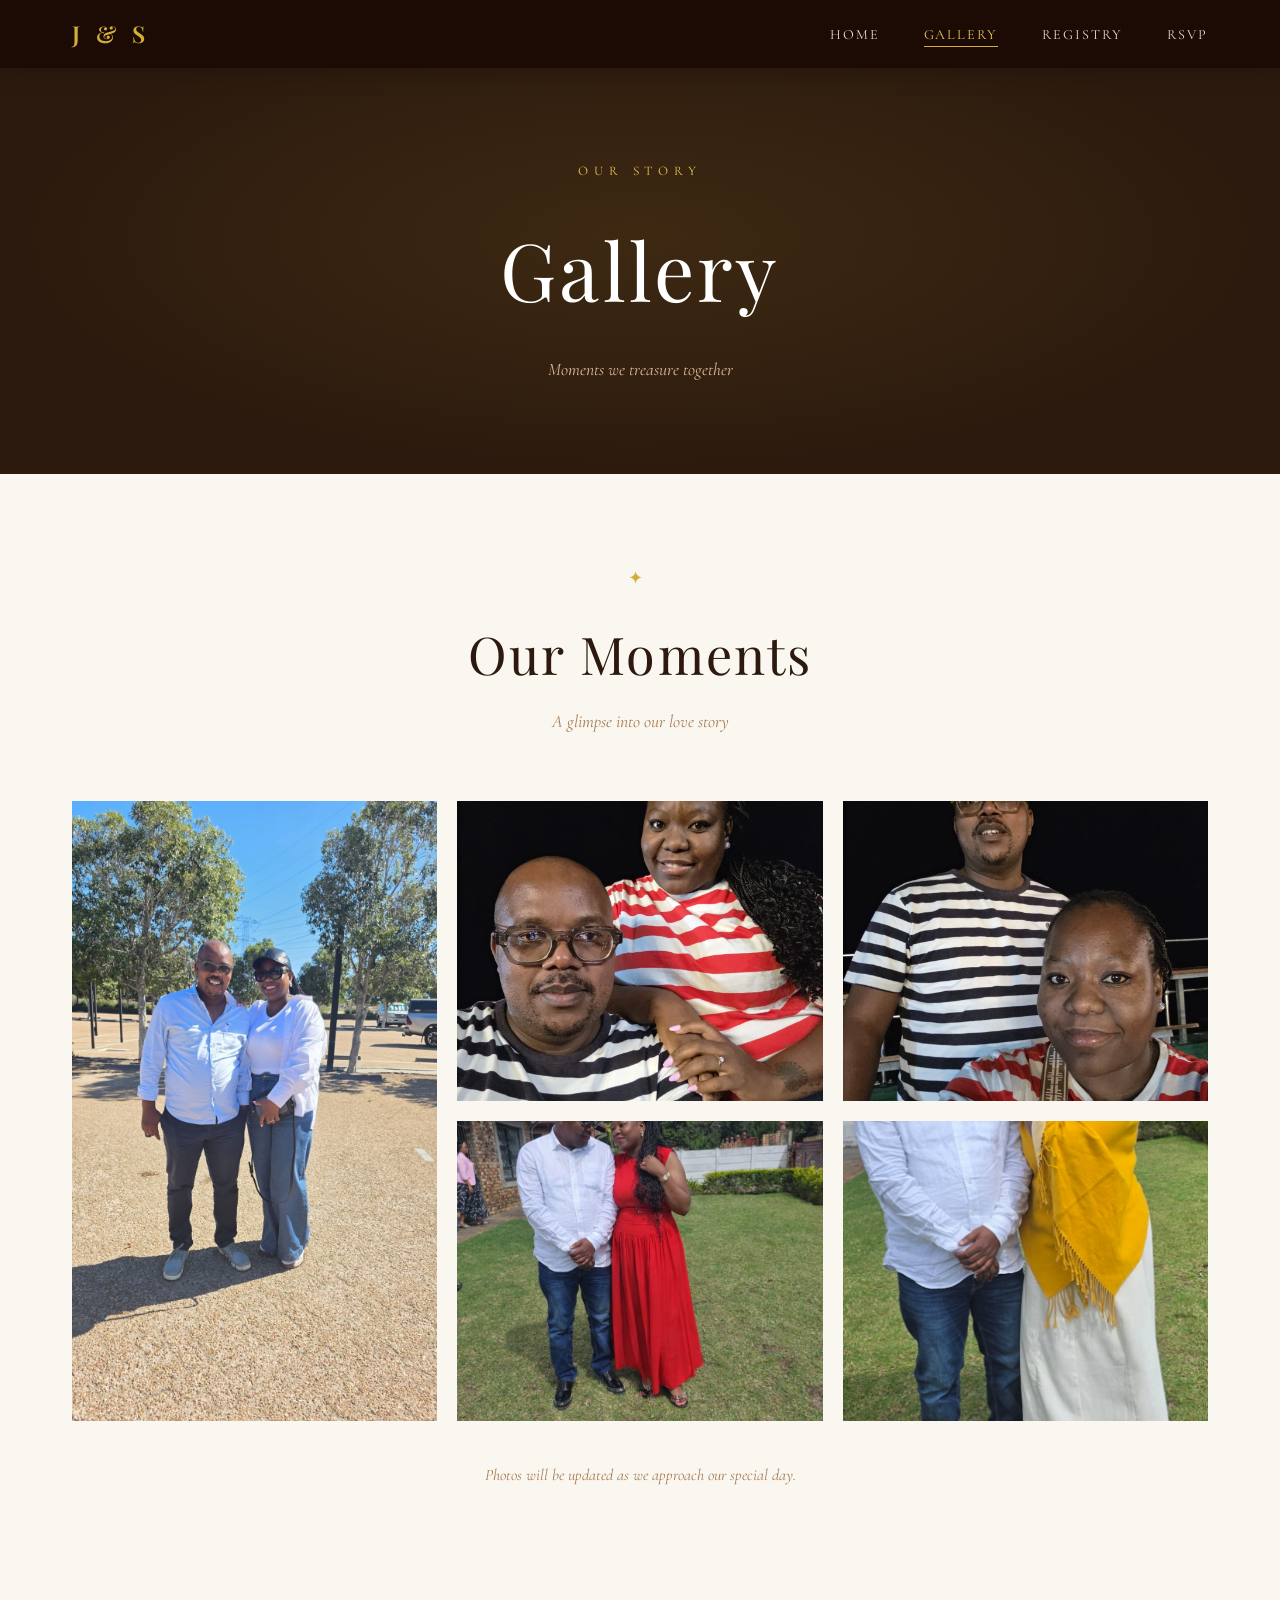
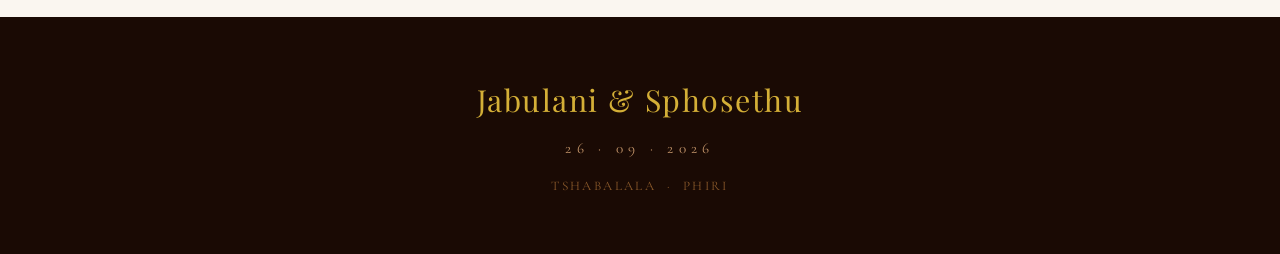
==== gallery.html @ b9b939a0 "Initial release — Jabulani & Sphosethu wedding website Multi-page HTML/CSS/JS site: Home (hero slide" ====
<!DOCTYPE html>
<html lang="en">
<head>
  <meta charset="UTF-8">
  <meta name="viewport" content="width=device-width, initial-scale=1.0">
  <title>Gallery | Jabulani &amp; Sphosethu</title>
  <meta name="description" content="Photo gallery for the wedding of Jabulani Tshabalala and Sphosethu Phiri.">
  <link rel="preconnect" href="https://fonts.googleapis.com">
  <link rel="preconnect" href="https://fonts.gstatic.com" crossorigin>
  <link href="https://fonts.googleapis.com/css2?family=Playfair+Display:ital,wght@0,400;0,500;0,600;1,400;1,600&family=Cormorant+Garamond:ital,wght@0,300;0,400;0,500;0,600;1,300;1,400&display=swap" rel="stylesheet">
  <link rel="stylesheet" href="css/styles.css">
</head>
<body>

  <!-- Navigation -->
  <nav class="nav nav--scrolled" id="mainNav">
    <div class="nav__container">
      <a href="index.html" class="nav__logo">J &amp; S</a>
      <ul class="nav__links">
        <li><a href="index.html"    class="nav__link">Home</a></li>
        <li><a href="gallery.html"  class="nav__link active">Gallery</a></li>
        <li><a href="registry.html" class="nav__link">Registry</a></li>
        <li><a href="rsvp.html"     class="nav__link">RSVP</a></li>
      </ul>
      <button class="nav__hamburger" id="hamburger" aria-label="Open menu" aria-expanded="false">
        <span></span><span></span><span></span>
      </button>
    </div>
  </nav>

  <!-- Mobile nav -->
  <div class="nav__mobile" id="mobileNav">
    <a href="index.html"    class="nav__mobile-link">Home</a>
    <a href="gallery.html"  class="nav__mobile-link">Gallery</a>
    <a href="registry.html" class="nav__mobile-link">Registry</a>
    <a href="rsvp.html"     class="nav__mobile-link">RSVP</a>
  </div>

  <!-- Page Header -->
  <header class="page-header">
    <div class="page-header__content">
      <p class="page-header__pre">Our Story</p>
      <h1 class="page-header__title">Gallery</h1>
      <p class="page-header__subtitle">Moments we treasure together</p>
    </div>
  </header>

  <!-- Gallery Section -->
  <section class="gallery-section">
    <div class="gallery__container">

      <div class="gallery__intro">
        <span class="section-ornament">✦</span>
        <h2 class="section-heading">Our Moments</h2>
        <p class="section-subheading">A glimpse into our love story</p>
      </div>

      <!--
        MOSAIC GRID — 5 tiles
        · First item spans 2 rows (left column, full height)
        · Items 2-5 fill right side (2×2)

        TO ADD REAL PHOTOS:
        Replace the empty src="" with your image path, e.g. src="images/photo1.jpg"
        The placeholder tile will be hidden automatically once a valid src is set.
      -->
      <div class="gallery__grid">

        <!-- Photo 1 — spans 2 rows (large feature image) -->
        <figure class="gallery__item">
          <img class="gallery__img" src="images/IMG-20260412-WA0033(1).jpg" alt="Jabulani and Sphosethu">
          <div class="gallery__overlay">
            <span class="gallery__overlay-icon">⊕</span>
          </div>
        </figure>

        <!-- Photo 2 -->
        <figure class="gallery__item">
          <img class="gallery__img" src="images/IMG-20260419-WA0036.jpg" alt="A special moment">
          <div class="gallery__overlay">
            <span class="gallery__overlay-icon">⊕</span>
          </div>
        </figure>

        <!-- Photo 3 -->
        <figure class="gallery__item">
          <img class="gallery__img" src="images/IMG-20260419-WA0037.jpg" alt="A cherished memory">
          <div class="gallery__overlay">
            <span class="gallery__overlay-icon">⊕</span>
          </div>
        </figure>

        <!-- Photo 4 -->
        <figure class="gallery__item">
          <img class="gallery__img" src="images/IMG-20260419-WA0038.jpg" alt="Joyful times">
          <div class="gallery__overlay">
            <span class="gallery__overlay-icon">⊕</span>
          </div>
        </figure>

        <!-- Photo 5 -->
        <figure class="gallery__item">
          <img class="gallery__img" src="images/IMG-20260419-WA0039.jpg" alt="Our journey">
          <div class="gallery__overlay">
            <span class="gallery__overlay-icon">⊕</span>
          </div>
        </figure>

      </div><!-- /.gallery__grid -->

      <p class="gallery__note">
        Photos will be updated as we approach our special day.
      </p>

    </div>
  </section>

  <!-- Footer -->
  <footer class="footer">
    <div>
      <p class="footer__names">Jabulani &amp; Sphosethu</p>
      <p class="footer__date">26 · 09 · 2026</p>
      <p class="footer__family">Tshabalala &nbsp;·&nbsp; Phiri</p>
    </div>
  </footer>

  <!-- Lightbox -->
  <div class="lightbox" id="lightbox" role="dialog" aria-modal="true" aria-label="Image viewer">
    <button class="lightbox__close" id="lbClose" aria-label="Close">&times;</button>
    <button class="lightbox__prev"  id="lbPrev"  aria-label="Previous image">&#8592;</button>
    <button class="lightbox__next"  id="lbNext"  aria-label="Next image">&#8594;</button>
    <div class="lightbox__stage">
      <img class="lightbox__img" id="lbImg" src="" alt="">
    </div>
    <p class="lightbox__counter" id="lbCounter"></p>
  </div>

  <script src="js/main.js"></script>
  <script src="js/gallery.js"></script>
</body>
</html>
---- css/styles.css ----
/* ================================================================
   WEDDING WEBSITE — Jabulani Tshabalala & Sphosethu Phiri
   26 September 2026 · TWK Welverdiend, Piet Retief
   Palette: Brown · Gold · Lemon
   Fonts: Playfair Display (headings) · Cormorant Garamond (body)
   ================================================================ */

/* ---- Reset & Base ------------------------------------------- */
*, *::before, *::after { box-sizing: border-box; margin: 0; padding: 0; }

:root {
  /* Browns */
  --brown-900: #1A0A04;
  --brown-800: #2C1A0E;
  --brown-700: #4A2C17;
  --brown-600: #6B3D23;
  --brown-500: #8B5A2B;
  --brown-400: #A67C52;
  --brown-300: #C4956A;
  --brown-200: #DDB896;
  --brown-100: #EDD8C8;
  --brown-50:  #FAF3EC;
  /* Gold */
  --gold-dark:  #7A5800;
  --gold:       #B8860B;
  --gold-mid:   #D4AF37;
  --gold-light: #E8C85A;
  --gold-pale:  #F5E6A3;
  /* Lemon */
  --lemon:      #F0E040;
  --lemon-mid:  #F5EA7A;
  --lemon-pale: #FDFACD;
  /* Surface */
  --cream:  #FAF6F0;
  --white:  #FFFFFF;
  /* Type */
  --font-serif: 'Playfair Display', Georgia, serif;
  --font-body:  'Cormorant Garamond', Georgia, serif;
  /* Motion */
  --ease: 0.3s ease;
  --ease-slow: 0.65s ease;
}

html { scroll-behavior: smooth; font-size: 16px; }

body {
  font-family: var(--font-body);
  background: var(--cream);
  color: var(--brown-800);
  line-height: 1.75;
  overflow-x: hidden;
}

img  { max-width: 100%; display: block; }
a    { text-decoration: none; color: inherit; }
ul   { list-style: none; }

/* ================================================================
   NAV
   ================================================================ */
.nav {
  position: fixed;
  inset-inline: 0;
  top: 0;
  z-index: 1000;
  padding: 1.4rem 0;
  transition: background var(--ease), padding var(--ease);
}

.nav--scrolled {
  background: rgba(26, 10, 4, 0.90);
  backdrop-filter: blur(14px);
  -webkit-backdrop-filter: blur(14px);
  padding: 0.85rem 0;
  box-shadow: 0 2px 24px rgba(0,0,0,0.25);
}

.nav__container {
  max-width: 1200px;
  margin: 0 auto;
  padding: 0 2rem;
  display: flex;
  align-items: center;
  justify-content: space-between;
}

.nav__logo {
  font-family: var(--font-serif);
  font-size: 1.45rem;
  color: var(--gold-mid);
  letter-spacing: 0.22em;
  font-weight: 600;
}

.nav__links {
  display: flex;
  gap: 2.75rem;
}

.nav__link {
  font-family: var(--font-body);
  font-size: 0.88rem;
  letter-spacing: 0.14em;
  text-transform: uppercase;
  color: var(--brown-100);
  position: relative;
  padding-bottom: 4px;
  transition: color var(--ease);
}

.nav__link::after {
  content: '';
  position: absolute;
  bottom: 0; left: 0;
  width: 0; height: 1px;
  background: var(--gold-mid);
  transition: width var(--ease);
}

.nav__link:hover,
.nav__link.active { color: var(--gold-light); }

.nav__link:hover::after,
.nav__link.active::after { width: 100%; }

/* Hamburger */
.nav__hamburger {
  display: none;
  flex-direction: column;
  gap: 5px;
  background: none;
  border: none;
  cursor: pointer;
  padding: 4px;
  z-index: 1100;
}
.nav__hamburger span {
  display: block;
  width: 24px; height: 1.5px;
  background: var(--gold-mid);
  transition: all var(--ease);
}
.nav__hamburger.open span:nth-child(1) { transform: translateY(6.5px) rotate(45deg); }
.nav__hamburger.open span:nth-child(2) { opacity: 0; }
.nav__hamburger.open span:nth-child(3) { transform: translateY(-6.5px) rotate(-45deg); }

/* Mobile overlay */
.nav__mobile {
  display: none;
  position: fixed;
  inset: 0;
  background: var(--brown-900);
  z-index: 1050;
  flex-direction: column;
  align-items: center;
  justify-content: center;
  gap: 2.5rem;
}
.nav__mobile.open { display: flex; }

.nav__mobile-link {
  font-family: var(--font-serif);
  font-size: 2.25rem;
  color: var(--brown-100);
  letter-spacing: 0.06em;
  transition: color var(--ease);
}
.nav__mobile-link:hover { color: var(--gold-light); }

/* ================================================================
   HERO
   ================================================================ */
.hero {
  position: relative;
  height: 100vh;
  min-height: 640px;
  overflow: hidden;
}

.hero__slider {
  width: 100%; height: 100%;
  position: relative;
}

.hero__slide {
  position: absolute;
  inset: 0;
  display: flex;
  align-items: center;
  justify-content: center;
  opacity: 0;
  transition: opacity 1s ease;
}
.hero__slide.active { opacity: 1; }

/* ---- Slide Backgrounds ---- */
.hero__slide--1 {
  background: url('../images/IMG-20260419-WA0030.jpg') center/cover no-repeat;
}
.hero__slide--2 {
  background: url('../images/IMG-20260419-WA0031.jpg') center/cover no-repeat;
}
.hero__slide--3 {
  background: url('../images/IMG-20260419-WA0033.jpg') center/cover no-repeat;
}
.hero__slide--4 {
  background: url('../images/IMG-20260419-WA0034.jpg') center/cover no-repeat;
}
.hero__slide--5 {
  background: url('../images/IMG-20260419-WA0035.jpg') center/cover no-repeat;
}

.hero__overlay {
  position: absolute;
  inset: 0;
  background: rgba(26, 10, 4, 0.72);
}

/* Gold shimmer lines on slides */
.hero__slide::before {
  content: '';
  position: absolute;
  inset: 0;
  background:
    repeating-linear-gradient(
      -45deg,
      transparent,
      transparent 60px,
      rgba(212,175,55,0.025) 60px,
      rgba(212,175,55,0.025) 61px
    );
  pointer-events: none;
}

.hero__content {
  position: relative;
  z-index: 2;
  text-align: center;
  padding: 2rem;
  animation: heroFadeUp 1.1s ease both;
}

@keyframes heroFadeUp {
  from { opacity: 0; transform: translateY(32px); }
  to   { opacity: 1; transform: translateY(0); }
}

.hero__pre {
  font-family: var(--font-body);
  font-size: 0.88rem;
  letter-spacing: 0.5em;
  text-transform: uppercase;
  color: var(--gold-light);
  margin-bottom: 1.75rem;
}

.hero__names {
  font-family: var(--font-serif);
  font-size: clamp(3.8rem, 11vw, 9rem);
  font-weight: 400;
  line-height: 1.05;
  letter-spacing: 0.02em;
  color: var(--white);
  text-shadow: 0 6px 40px rgba(0,0,0,0.4);
}

.hero__ampersand {
  color: var(--gold-mid);
  font-style: italic;
  font-size: 0.65em;
  display: block;
  line-height: 1.3;
}

.hero__families {
  font-family: var(--font-body);
  font-size: 1.05rem;
  letter-spacing: 0.4em;
  text-transform: uppercase;
  color: var(--gold-pale);
  margin-top: 1.75rem;
}

.hero__quote {
  font-family: var(--font-serif);
  font-size: clamp(2.2rem, 5.5vw, 4.5rem);
  font-weight: 400;
  font-style: italic;
  color: var(--white);
  line-height: 1.3;
}

.hero__date-display {
  font-family: var(--font-serif);
  font-size: clamp(2.5rem, 6.5vw, 5.5rem);
  font-weight: 500;
  color: var(--white);
  line-height: 1.2;
}

.hero__venue-display {
  font-family: var(--font-body);
  font-size: 1.25rem;
  color: var(--gold-pale);
  margin-top: 1.25rem;
  letter-spacing: 0.18em;
}

.hero__dress {
  font-family: var(--font-body);
  font-size: 1.1rem;
  color: var(--gold-pale);
  margin-top: 1rem;
  font-style: italic;
  max-width: 480px;
  margin-inline: auto;
}

/* Dot indicators */
.hero__dots {
  position: absolute;
  bottom: 2.5rem;
  left: 50%;
  transform: translateX(-50%);
  display: flex;
  gap: 0.7rem;
  z-index: 10;
}

.hero__dot {
  width: 8px; height: 8px;
  border-radius: 50%;
  background: rgba(255,255,255,0.35);
  border: none;
  cursor: pointer;
  transition: all var(--ease);
  padding: 0;
}
.hero__dot.active {
  background: var(--gold-mid);
  transform: scale(1.4);
}

/* Scroll nudge */
.hero__scroll {
  position: absolute;
  bottom: 2.5rem;
  right: 2.5rem;
  display: flex;
  flex-direction: column;
  align-items: center;
  gap: 0.6rem;
  z-index: 10;
}
.hero__scroll span {
  font-family: var(--font-body);
  font-size: 0.68rem;
  letter-spacing: 0.25em;
  text-transform: uppercase;
  color: rgba(255,255,255,0.55);
  writing-mode: vertical-rl;
}
.hero__scroll-line {
  width: 1px;
  height: 52px;
  background: linear-gradient(to bottom, var(--gold-mid), transparent);
  animation: scrollPulse 2.2s ease infinite;
}
@keyframes scrollPulse {
  0%,100% { opacity: 1; transform: scaleY(1); }
  50%      { opacity: 0.4; transform: scaleY(0.65); }
}

/* ================================================================
   DETAILS
   ================================================================ */
.details {
  padding: 6.5rem 0;
  background: var(--cream);
}

.details__container {
  max-width: 1200px;
  margin: 0 auto;
  padding: 0 2rem;
  text-align: center;
}

.section-ornament {
  color: var(--gold-mid);
  font-size: 1.15rem;
  letter-spacing: 0.55rem;
  margin-bottom: 0.85rem;
  display: block;
  text-align: center;
}

.section-heading {
  font-family: var(--font-serif);
  font-size: clamp(2rem, 4.5vw, 3.25rem);
  color: var(--brown-800);
  text-align: center;
  font-weight: 400;
  letter-spacing: 0.04em;
}

.section-subheading {
  font-family: var(--font-body);
  font-size: 1.1rem;
  color: var(--brown-400);
  text-align: center;
  font-style: italic;
  margin-top: 0.5rem;
  margin-bottom: 3.5rem;
}

.details__grid {
  display: grid;
  grid-template-columns: repeat(4, 1fr);
  gap: 1.75rem;
  margin-top: 3.5rem;
}

.details__card {
  padding: 2.75rem 1.5rem;
  border: 1px solid var(--brown-100);
  background: var(--white);
  transition: transform var(--ease), box-shadow var(--ease);
  position: relative;
  overflow: hidden;
}
.details__card::before {
  content: '';
  position: absolute;
  top: 0; inset-inline: 0;
  height: 3px;
  background: linear-gradient(90deg, var(--gold), var(--lemon), var(--gold));
  transform: scaleX(0);
  transition: transform var(--ease);
}
.details__card:hover {
  transform: translateY(-7px);
  box-shadow: 0 22px 55px rgba(74,44,23,0.11);
}
.details__card:hover::before { transform: scaleX(1); }

.details__icon { font-size: 2rem; margin-bottom: 1rem; }

.details__card-title {
  font-family: var(--font-body);
  font-size: 0.75rem;
  letter-spacing: 0.22em;
  text-transform: uppercase;
  color: var(--gold);
  margin-bottom: 0.5rem;
}
.details__card-text {
  font-family: var(--font-serif);
  font-size: 1.3rem;
  color: var(--brown-800);
  font-weight: 500;
}
.details__card-sub {
  font-family: var(--font-body);
  font-size: 0.92rem;
  color: var(--brown-400);
  margin-top: 0.25rem;
  font-style: italic;
}

/* ================================================================
   COUNTDOWN
   ================================================================ */
.countdown {
  padding: 6.5rem 0;
  background: var(--brown-800);
  position: relative;
  overflow: hidden;
}
.countdown::before {
  content: '';
  position: absolute;
  inset: 0;
  background: radial-gradient(ellipse at center,
    rgba(212,175,55,0.09) 0%, transparent 68%);
  pointer-events: none;
}

.countdown__container {
  max-width: 1000px;
  margin: 0 auto;
  padding: 0 2rem;
  text-align: center;
  position: relative;
}

.countdown__label {
  font-family: var(--font-body);
  font-size: 0.9rem;
  letter-spacing: 0.28em;
  text-transform: uppercase;
  color: var(--brown-300);
  margin-top: 0.75rem;
  margin-bottom: 3.5rem;
}

.countdown__timer {
  display: flex;
  align-items: center;
  justify-content: center;
  gap: 1.25rem;
  flex-wrap: wrap;
}

.countdown__unit {
  display: flex;
  flex-direction: column;
  align-items: center;
  min-width: 120px;
}

.countdown__number {
  font-family: var(--font-serif);
  font-size: clamp(3.2rem, 8vw, 6rem);
  font-weight: 600;
  color: var(--gold-mid);
  line-height: 1;
  letter-spacing: -0.02em;
}
.countdown__text {
  font-family: var(--font-body);
  font-size: 0.72rem;
  letter-spacing: 0.28em;
  text-transform: uppercase;
  color: var(--brown-300);
  margin-top: 0.6rem;
}
.countdown__sep {
  font-family: var(--font-serif);
  font-size: 3.5rem;
  color: var(--gold);
  opacity: 0.45;
  align-self: flex-start;
  margin-top: 0.4rem;
}

/* ================================================================
   CTA
   ================================================================ */
.cta {
  padding: 8rem 0;
  background: var(--brown-50);
  text-align: center;
}
.cta__container {
  max-width: 680px;
  margin: 0 auto;
  padding: 0 2rem;
}
.cta__pre {
  font-family: var(--font-body);
  font-size: 0.82rem;
  letter-spacing: 0.4em;
  text-transform: uppercase;
  color: var(--gold);
  margin-bottom: 1rem;
}
.cta__heading {
  font-family: var(--font-serif);
  font-size: clamp(2.5rem, 5.5vw, 4.2rem);
  font-weight: 400;
  color: var(--brown-800);
  margin-bottom: 1.5rem;
}
.cta__text {
  font-family: var(--font-body);
  font-size: 1.2rem;
  color: var(--brown-500);
  line-height: 1.85;
  margin-bottom: 2.75rem;
}
.cta__contact {
  margin-top: 2rem;
  font-family: var(--font-body);
  font-size: 1.05rem;
  color: var(--brown-500);
}
.cta__contact a {
  color: var(--gold);
  border-bottom: 1px solid transparent;
  transition: border-color var(--ease);
}
.cta__contact a:hover { border-color: var(--gold); }

/* ================================================================
   BUTTONS
   ================================================================ */
.btn {
  display: inline-block;
  padding: 0.9rem 2.75rem;
  font-family: var(--font-body);
  font-size: 0.88rem;
  font-weight: 500;
  letter-spacing: 0.18em;
  text-transform: uppercase;
  cursor: pointer;
  transition: all var(--ease);
  border: none;
}
.btn--primary {
  background: var(--gold-mid);
  color: var(--brown-900);
}
.btn--primary:hover {
  background: var(--gold);
  transform: translateY(-3px);
  box-shadow: 0 10px 28px rgba(184,134,11,0.28);
}
.btn--outline {
  background: transparent;
  border: 1.5px solid var(--gold-mid);
  color: var(--gold-mid);
}
.btn--outline:hover {
  background: var(--gold-mid);
  color: var(--brown-900);
}

/* ================================================================
   FOOTER
   ================================================================ */
.footer {
  background: var(--brown-900);
  padding: 3.5rem 0;
  text-align: center;
}
.footer__names {
  font-family: var(--font-serif);
  font-size: 1.9rem;
  color: var(--gold-mid);
  font-weight: 400;
  letter-spacing: 0.05em;
}
.footer__date {
  font-family: var(--font-body);
  font-size: 0.95rem;
  color: var(--brown-300);
  letter-spacing: 0.35em;
  margin-top: 0.5rem;
}
.footer__family {
  font-family: var(--font-body);
  font-size: 0.82rem;
  color: var(--brown-500);
  margin-top: 0.85rem;
  letter-spacing: 0.18em;
  text-transform: uppercase;
}

/* ================================================================
   PAGE HEADER (interior pages)
   ================================================================ */
.page-header {
  padding: 10rem 0 5.5rem;
  background: var(--brown-800);
  text-align: center;
  position: relative;
  overflow: hidden;
}
.page-header::before {
  content: '';
  position: absolute;
  inset: 0;
  background: radial-gradient(ellipse at center,
    rgba(212,175,55,0.10) 0%, transparent 70%);
  pointer-events: none;
}
.page-header__content { position: relative; z-index: 2; }

.page-header__pre {
  font-family: var(--font-body);
  font-size: 0.82rem;
  letter-spacing: 0.45em;
  text-transform: uppercase;
  color: var(--gold-light);
  margin-bottom: 1rem;
}
.page-header__title {
  font-family: var(--font-serif);
  font-size: clamp(2.75rem, 6.5vw, 5rem);
  font-weight: 400;
  color: var(--white);
  letter-spacing: 0.04em;
}
.page-header__subtitle {
  font-family: var(--font-body);
  font-size: 1.1rem;
  color: var(--brown-200);
  margin-top: 1rem;
  font-style: italic;
}

/* ================================================================
   GALLERY
   ================================================================ */
.gallery-section {
  padding: 5.5rem 0 8rem;
  background: var(--cream);
}
.gallery__container {
  max-width: 1200px;
  margin: 0 auto;
  padding: 0 2rem;
}
.gallery__intro {
  text-align: center;
  margin-bottom: 4rem;
}

/* Mosaic grid — first item spans 2 rows */
.gallery__grid {
  display: grid;
  grid-template-columns: repeat(3, 1fr);
  grid-auto-rows: 300px;
  gap: 1.25rem;
}

.gallery__item {
  overflow: hidden;
  position: relative;
  cursor: zoom-in;
  background: var(--brown-200);
}
.gallery__item:first-child {
  grid-row: span 2;   /* 600px + gap ≈ 610px tall */
}

/* Real photo (when added) */
.gallery__img {
  position: absolute;
  inset: 0;
  width: 100%; height: 100%;
  object-fit: cover;
  transition: transform 0.65s ease;
  z-index: 1;
}
.gallery__img:not([src]),
.gallery__img[src=""] { display: none; }

.gallery__item:hover .gallery__img {
  transform: scale(1.07);
}

/* Placeholder tile */
.gallery__placeholder {
  position: absolute;
  inset: 0;
  display: flex;
  flex-direction: column;
  align-items: center;
  justify-content: center;
  gap: 0.85rem;
  transition: all 0.65s ease;
}

/* Each placeholder gets a subtly different gradient */
.gallery__item:nth-child(1) .gallery__placeholder {
  background: linear-gradient(145deg, #8b5a2b 0%, #4a2c17 50%, #2c1a0e 100%);
}
.gallery__item:nth-child(2) .gallery__placeholder {
  background: linear-gradient(160deg, #6b3d23 0%, #3d200e 100%);
}
.gallery__item:nth-child(3) .gallery__placeholder {
  background: linear-gradient(135deg, #a07040 0%, #4a2c17 100%);
}
.gallery__item:nth-child(4) .gallery__placeholder {
  background: linear-gradient(150deg, #5a3010 0%, #2c1a0e 100%);
}
.gallery__item:nth-child(5) .gallery__placeholder {
  background: linear-gradient(165deg, #7a4a25 0%, #3d200e 100%);
}

.gallery__item:hover .gallery__placeholder {
  filter: brightness(1.1);
}

.gallery__placeholder-icon {
  font-size: 2.5rem;
  opacity: 0.45;
  color: var(--gold-pale);
}
.gallery__placeholder-label {
  font-family: var(--font-serif);
  font-size: 1.15rem;
  color: var(--gold-light);
  font-style: italic;
  opacity: 0.75;
}
.gallery__placeholder-sub {
  font-family: var(--font-body);
  font-size: 0.72rem;
  letter-spacing: 0.22em;
  text-transform: uppercase;
  color: var(--brown-200);
  opacity: 0.5;
}

/* Hover overlay */
.gallery__overlay {
  position: absolute;
  inset: 0;
  background: rgba(26,10,4,0);
  transition: background var(--ease);
  z-index: 2;
  display: flex;
  align-items: center;
  justify-content: center;
}
.gallery__overlay-icon {
  color: var(--white);
  font-size: 2.25rem;
  opacity: 0;
  transform: scale(0.8);
  transition: opacity var(--ease), transform var(--ease);
}
.gallery__item:hover .gallery__overlay {
  background: rgba(26,10,4,0.28);
}
.gallery__item:hover .gallery__overlay-icon {
  opacity: 1;
  transform: scale(1);
}

.gallery__note {
  text-align: center;
  margin-top: 2.5rem;
  font-family: var(--font-body);
  font-size: 1rem;
  color: var(--brown-400);
  font-style: italic;
}

/* ================================================================
   LIGHTBOX
   ================================================================ */
.lightbox {
  display: none;
  position: fixed;
  inset: 0;
  z-index: 2000;
  background: rgba(16, 8, 2, 0.96);
  align-items: center;
  justify-content: center;
  flex-direction: column;
}
.lightbox.open { display: flex; }

.lightbox__stage {
  display: flex;
  align-items: center;
  justify-content: center;
  width: 100%;
  height: 100%;
  padding: 4rem 5rem;
}

.lightbox__img {
  max-width: 100%;
  max-height: 85vh;
  object-fit: contain;
  box-shadow: 0 30px 80px rgba(0,0,0,0.7);
  border: 1px solid rgba(212,175,55,0.15);
  animation: lbFadeIn 0.3s ease;
}
@keyframes lbFadeIn {
  from { opacity: 0; transform: scale(0.95); }
  to   { opacity: 1; transform: scale(1); }
}

.lightbox__close,
.lightbox__prev,
.lightbox__next {
  position: fixed;
  background: none;
  border: none;
  color: var(--gold-mid);
  cursor: pointer;
  transition: color var(--ease), transform var(--ease);
  line-height: 1;
  z-index: 2010;
}

.lightbox__close {
  top: 1.5rem;
  right: 2rem;
  font-size: 2.75rem;
  font-weight: 300;
}
.lightbox__close:hover { color: var(--white); transform: rotate(90deg); }

.lightbox__prev,
.lightbox__next {
  top: 50%;
  transform: translateY(-50%);
  font-size: 2.25rem;
  padding: 1rem;
}
.lightbox__prev { left: 1rem; }
.lightbox__next { right: 1rem; }

.lightbox__prev:hover { color: var(--white); transform: translateY(-50%) translateX(-3px); }
.lightbox__next:hover { color: var(--white); transform: translateY(-50%) translateX(3px); }

.lightbox__counter {
  position: fixed;
  bottom: 1.5rem;
  left: 50%;
  transform: translateX(-50%);
  font-family: var(--font-body);
  font-size: 0.82rem;
  letter-spacing: 0.22em;
  color: var(--brown-300);
  text-transform: uppercase;
}

/* ================================================================
   REGISTRY
   ================================================================ */
.registry-section {
  padding: 5.5rem 0 8rem;
  background: var(--cream);
}
.registry__container {
  max-width: 1200px;
  margin: 0 auto;
  padding: 0 2rem;
}
.registry__intro {
  text-align: center;
  max-width: 620px;
  margin: 0 auto 4rem;
}
.registry__intro-text {
  font-family: var(--font-body);
  font-size: 1.2rem;
  color: var(--brown-500);
  line-height: 1.85;
  margin-top: 1rem;
}

.registry__status {
  text-align: center;
  padding: 5rem;
  font-family: var(--font-body);
  font-size: 1.2rem;
  color: var(--brown-400);
  font-style: italic;
}

.registry__grid {
  display: grid;
  grid-template-columns: repeat(auto-fill, minmax(310px, 1fr));
  gap: 2rem;
}

.registry__card {
  background: var(--white);
  border: 1px solid var(--brown-100);
  padding: 2.25rem;
  transition: transform var(--ease), box-shadow var(--ease);
  position: relative;
  overflow: hidden;
}
.registry__card::before {
  content: '';
  position: absolute;
  top: 0; inset-inline: 0;
  height: 3px;
  background: linear-gradient(90deg, var(--gold), var(--lemon), var(--gold));
  transform: scaleX(0);
  transition: transform var(--ease);
}
.registry__card:hover:not(.purchased) {
  transform: translateY(-5px);
  box-shadow: 0 18px 45px rgba(74,44,23,0.1);
}
.registry__card:hover:not(.purchased)::before { transform: scaleX(1); }

.registry__card.purchased {
  opacity: 0.55;
  background: var(--brown-50);
}

.purchased-badge {
  display: inline-block;
  background: var(--gold-mid);
  color: var(--brown-900);
  font-family: var(--font-body);
  font-size: 0.68rem;
  letter-spacing: 0.16em;
  text-transform: uppercase;
  padding: 0.28rem 0.75rem;
  margin-bottom: 1rem;
}

.registry__category {
  font-family: var(--font-body);
  font-size: 0.73rem;
  letter-spacing: 0.22em;
  text-transform: uppercase;
  color: var(--gold);
  margin-bottom: 0.5rem;
}
.registry__name {
  font-family: var(--font-serif);
  font-size: 1.45rem;
  font-weight: 500;
  color: var(--brown-800);
  margin-bottom: 0.75rem;
}
.registry__description {
  font-family: var(--font-body);
  font-size: 1.02rem;
  color: var(--brown-500);
  line-height: 1.75;
  margin-bottom: 1.25rem;
}
.registry__price {
  font-family: var(--font-serif);
  font-size: 1.55rem;
  color: var(--gold);
  font-weight: 500;
  margin-bottom: 1.75rem;
}

.registry__btn {
  width: 100%;
  padding: 0.8rem;
  background: var(--brown-800);
  color: var(--gold-light);
  font-family: var(--font-body);
  font-size: 0.82rem;
  letter-spacing: 0.16em;
  text-transform: uppercase;
  border: none;
  cursor: pointer;
  transition: all var(--ease);
}
.registry__btn:hover:not(:disabled) {
  background: var(--gold-mid);
  color: var(--brown-900);
}
.registry__btn:disabled {
  cursor: not-allowed;
  opacity: 0.55;
}

/* ================================================================
   RSVP
   ================================================================ */
.rsvp-section {
  padding: 5.5rem 0 8rem;
  background: var(--cream);
}
.rsvp__container {
  max-width: 800px;
  margin: 0 auto;
  padding: 0 2rem;
}
.rsvp__intro {
  text-align: center;
  margin-bottom: 3.5rem;
}
.rsvp__intro-text {
  font-family: var(--font-body);
  font-size: 1.2rem;
  color: var(--brown-500);
  line-height: 1.85;
  margin-top: 1rem;
}

.rsvp__form {
  background: var(--white);
  padding: 3.5rem;
  border: 1px solid var(--brown-100);
}

.form__row {
  display: grid;
  grid-template-columns: 1fr 1fr;
  gap: 1.5rem;
  margin-bottom: 1.5rem;
}
.form__group {
  display: flex;
  flex-direction: column;
  gap: 0.5rem;
  margin-bottom: 1.5rem;
}
.form__row .form__group { margin-bottom: 0; }

.form__label {
  font-family: var(--font-body);
  font-size: 0.77rem;
  letter-spacing: 0.2em;
  text-transform: uppercase;
  color: var(--brown-600);
  font-weight: 500;
}
.form__label .req {
  color: var(--gold);
  margin-left: 3px;
}

.form__input,
.form__select,
.form__textarea {
  padding: 0.9rem 1rem;
  border: 1px solid var(--brown-200);
  background: var(--cream);
  font-family: var(--font-body);
  font-size: 1.05rem;
  color: var(--brown-800);
  transition: border-color var(--ease), box-shadow var(--ease), background var(--ease);
  outline: none;
  width: 100%;
  -webkit-appearance: none;
  appearance: none;
  border-radius: 0;
}
.form__input:focus,
.form__select:focus,
.form__textarea:focus {
  border-color: var(--gold-mid);
  box-shadow: 0 0 0 3px rgba(212,175,55,0.12);
  background: var(--white);
}
.form__input.error,
.form__select.error,
.form__textarea.error {
  border-color: #b03030;
}

.form__textarea {
  resize: vertical;
  min-height: 120px;
}

.form__select-wrap {
  position: relative;
}
.form__select-wrap::after {
  content: '▾';
  position: absolute;
  right: 1rem;
  top: 50%;
  transform: translateY(-50%);
  color: var(--gold);
  pointer-events: none;
}
.form__select-wrap .form__select { padding-right: 2.5rem; cursor: pointer; }

.form__error {
  font-family: var(--font-body);
  font-size: 0.82rem;
  color: #b03030;
  font-style: italic;
  min-height: 1.1rem;
}

/* Guest count visibility toggle */
.form__group--guests { display: none; }
.form__group--guests.visible { display: flex; }

.form__submit {
  width: 100%;
  padding: 1.1rem;
  background: var(--brown-800);
  color: var(--gold-light);
  font-family: var(--font-body);
  font-size: 1rem;
  letter-spacing: 0.22em;
  text-transform: uppercase;
  border: none;
  cursor: pointer;
  transition: all var(--ease);
  margin-top: 0.5rem;
}
.form__submit:hover:not(:disabled) {
  background: var(--gold-mid);
  color: var(--brown-900);
}
.form__submit:disabled {
  opacity: 0.6;
  cursor: not-allowed;
}

/* Success state */
.rsvp__success {
  display: none;
  text-align: center;
  padding: 5rem 2rem;
  background: var(--white);
  border: 1px solid var(--brown-100);
}
.rsvp__success.show { display: block; }
.rsvp__success-icon { font-size: 3.5rem; margin-bottom: 1.25rem; }
.rsvp__success-heading {
  font-family: var(--font-serif);
  font-size: 2.25rem;
  color: var(--brown-800);
  font-weight: 400;
  margin-bottom: 1rem;
}
.rsvp__success-text {
  font-family: var(--font-body);
  font-size: 1.15rem;
  color: var(--brown-500);
  line-height: 1.85;
}

.rsvp__contact {
  text-align: center;
  margin-top: 3.5rem;
  padding-top: 2rem;
  border-top: 1px solid var(--brown-100);
  font-family: var(--font-body);
  font-size: 1.05rem;
  color: var(--brown-500);
}
.rsvp__contact a {
  color: var(--gold);
  border-bottom: 1px solid transparent;
  transition: border-color var(--ease);
}
.rsvp__contact a:hover { border-color: var(--gold); }

/* ================================================================
   RESPONSIVE
   ================================================================ */
@media (max-width: 1024px) {
  .details__grid { grid-template-columns: repeat(2, 1fr); }
}

@media (max-width: 768px) {
  .nav__links   { display: none; }
  .nav__hamburger { display: flex; }

  .countdown__unit { min-width: 80px; }
  .countdown__sep  { font-size: 2.25rem; }

  .gallery__grid {
    grid-template-columns: repeat(2, 1fr);
    grid-auto-rows: 240px;
  }
  .gallery__item:first-child {
    grid-column: span 2;
    grid-row: span 1;
  }

  .form__row { grid-template-columns: 1fr; }
  .rsvp__form { padding: 2.25rem 1.5rem; }
}

@media (max-width: 560px) {
  .details__grid { grid-template-columns: 1fr 1fr; }

  .countdown__timer { gap: 0.5rem; }
  .countdown__unit  { min-width: 64px; }
  .countdown__number { font-size: 2.75rem; }
  .countdown__sep   { font-size: 1.75rem; }

  .gallery__grid {
    grid-template-columns: 1fr;
    grid-auto-rows: 260px;
  }
  .gallery__item:first-child {
    grid-column: span 1;
  }

  .hero__scroll { display: none; }
}
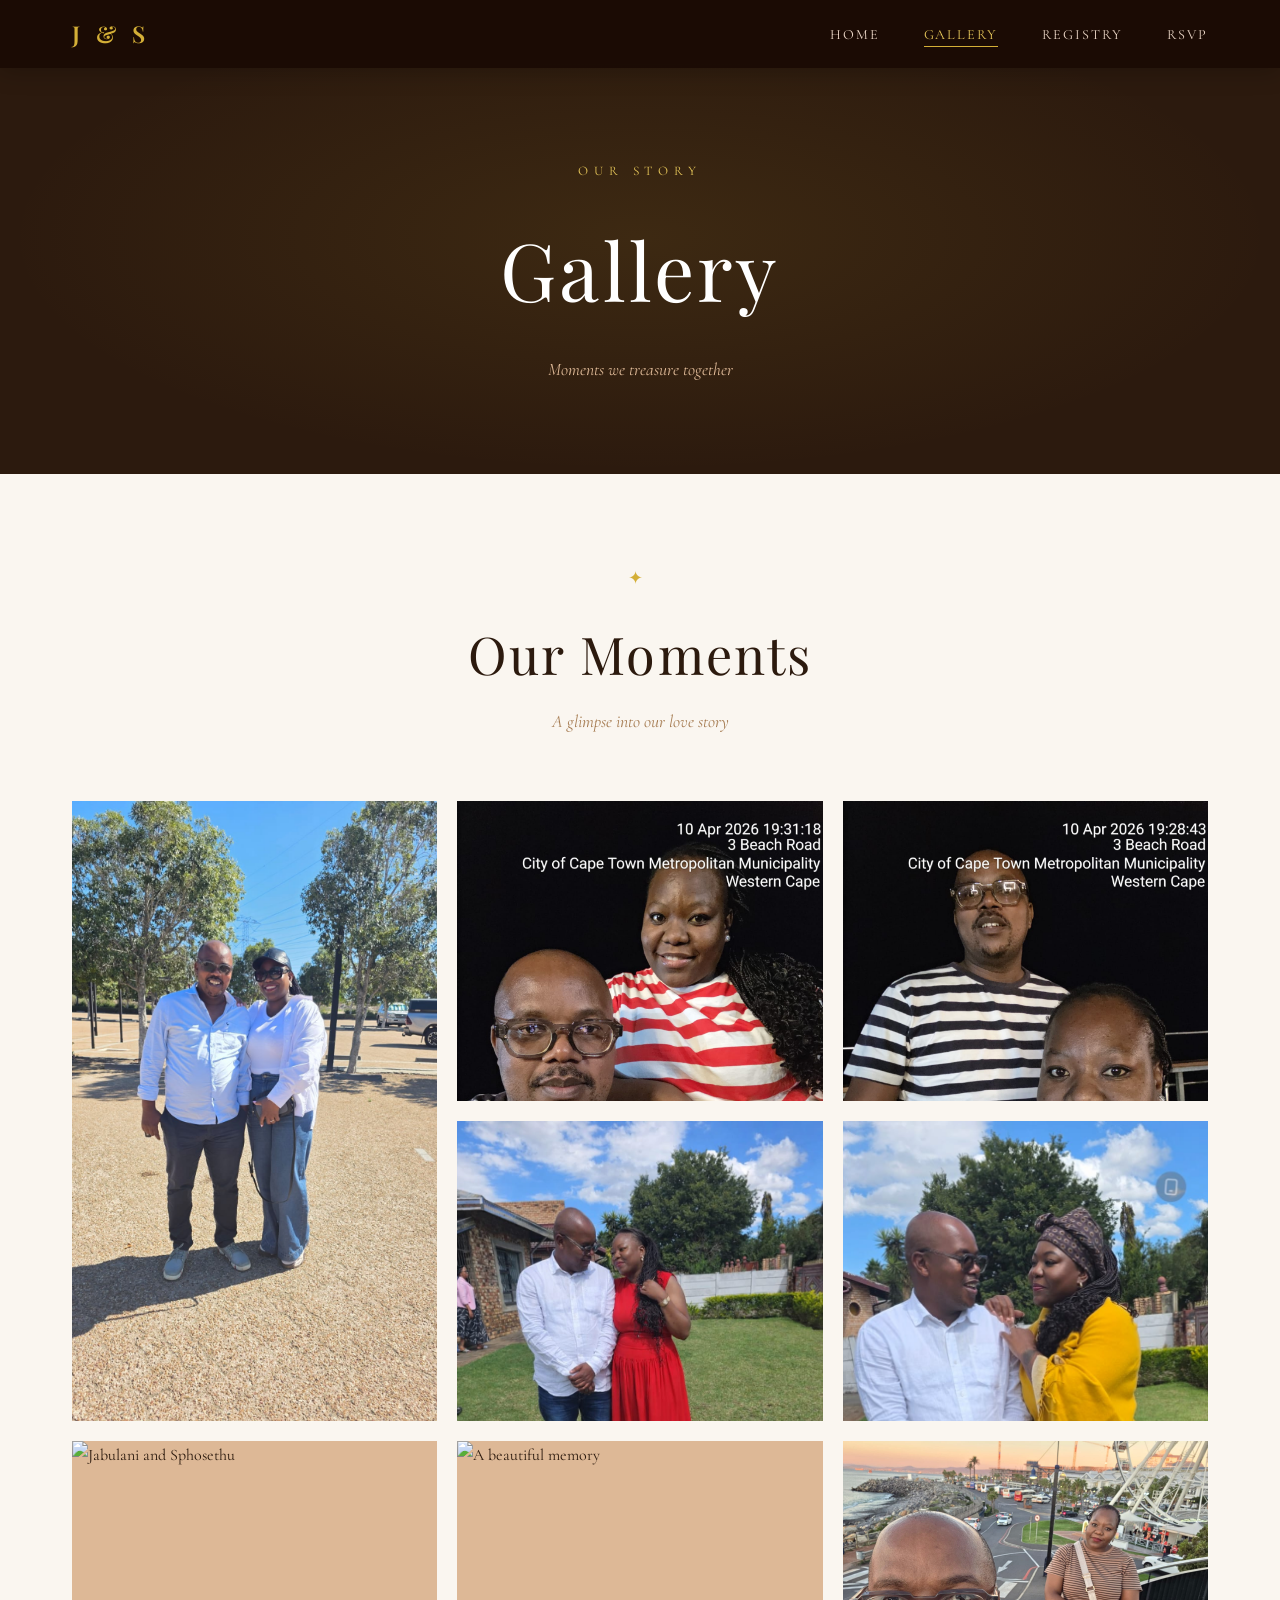
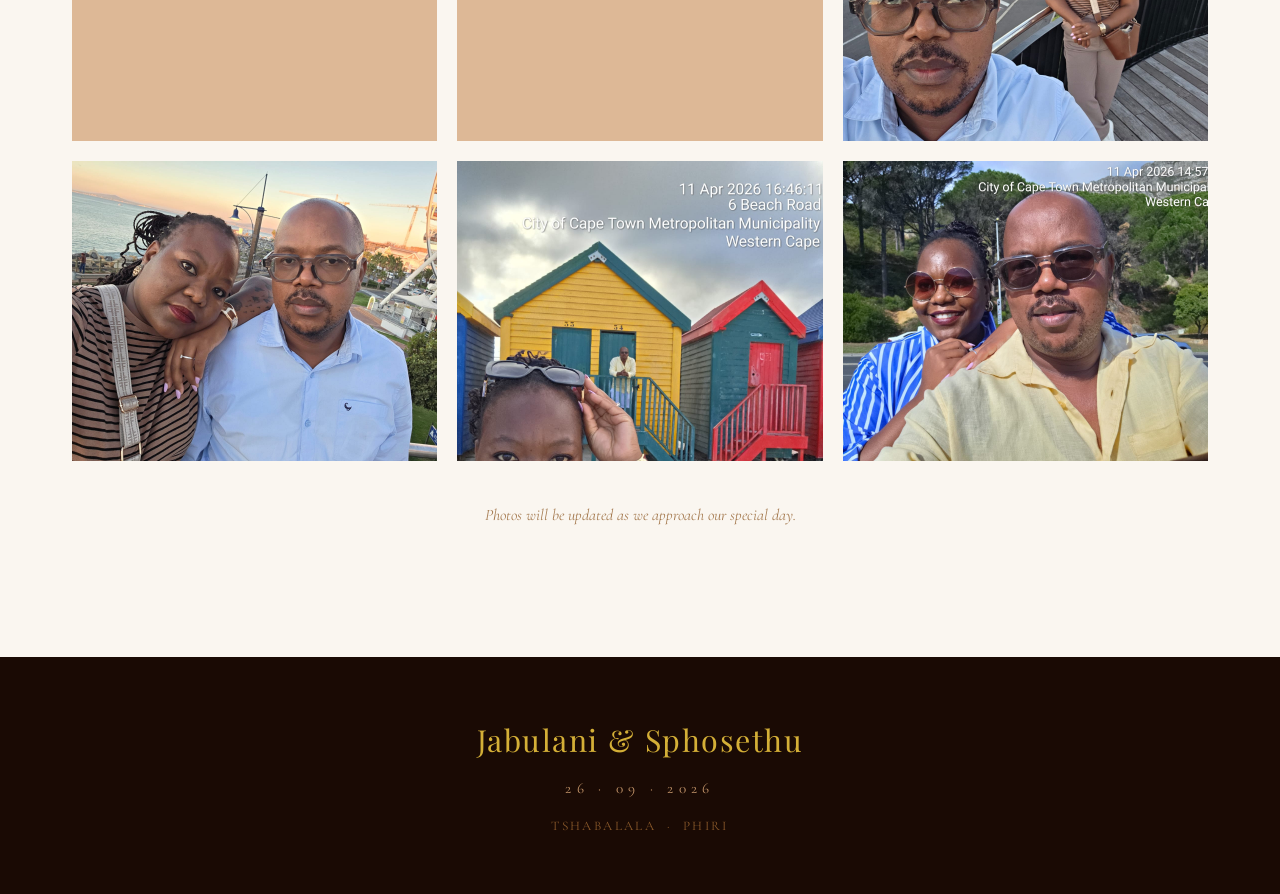
==== commit 395eaecb: "Add all 11 images to gallery" ====
--- a/gallery.html
+++ b/gallery.html
@@ -106,6 +106,54 @@
           </div>
         </figure>
 
+        <!-- Photo 6 -->
+        <figure class="gallery__item">
+          <img class="gallery__img" src="images/IMG-20260411-WA0088.jpg" alt="Jabulani and Sphosethu">
+          <div class="gallery__overlay">
+            <span class="gallery__overlay-icon">⊕</span>
+          </div>
+        </figure>
+
+        <!-- Photo 7 -->
+        <figure class="gallery__item">
+          <img class="gallery__img" src="images/IMG-20260411-WA0142.jpg" alt="A beautiful memory">
+          <div class="gallery__overlay">
+            <span class="gallery__overlay-icon">⊕</span>
+          </div>
+        </figure>
+
+        <!-- Photo 8 -->
+        <figure class="gallery__item">
+          <img class="gallery__img" src="images/IMG-20260419-WA0030.jpg" alt="Together">
+          <div class="gallery__overlay">
+            <span class="gallery__overlay-icon">⊕</span>
+          </div>
+        </figure>
+
+        <!-- Photo 9 -->
+        <figure class="gallery__item">
+          <img class="gallery__img" src="images/IMG-20260419-WA0031.jpg" alt="Our love story">
+          <div class="gallery__overlay">
+            <span class="gallery__overlay-icon">⊕</span>
+          </div>
+        </figure>
+
+        <!-- Photo 10 -->
+        <figure class="gallery__item">
+          <img class="gallery__img" src="images/IMG-20260419-WA0033.jpg" alt="A cherished moment">
+          <div class="gallery__overlay">
+            <span class="gallery__overlay-icon">⊕</span>
+          </div>
+        </figure>
+
+        <!-- Photo 11 -->
+        <figure class="gallery__item">
+          <img class="gallery__img" src="images/IMG-20260419-WA0034.jpg" alt="Joy and love">
+          <div class="gallery__overlay">
+            <span class="gallery__overlay-icon">⊕</span>
+          </div>
+        </figure>
+
       </div><!-- /.gallery__grid -->
 
       <p class="gallery__note">
--- a/css/styles.css
+++ b/css/styles.css
@@ -194,26 +194,16 @@
 .hero__slide.active { opacity: 1; }
 
 /* ---- Slide Backgrounds ---- */
-.hero__slide--1 {
-  background: url('../images/IMG-20260419-WA0030.jpg') center/cover no-repeat;
-}
-.hero__slide--2 {
-  background: url('../images/IMG-20260419-WA0031.jpg') center/cover no-repeat;
-}
-.hero__slide--3 {
-  background: url('../images/IMG-20260419-WA0033.jpg') center/cover no-repeat;
-}
-.hero__slide--4 {
-  background: url('../images/IMG-20260419-WA0034.jpg') center/cover no-repeat;
-}
-.hero__slide--5 {
-  background: url('../images/IMG-20260419-WA0035.jpg') center/cover no-repeat;
-}
+.hero__slide--1 { background: var(--brown-900); }
+.hero__slide--2 { background: var(--brown-800); }
+.hero__slide--3 { background: var(--brown-900); }
+.hero__slide--4 { background: var(--brown-800); }
+.hero__slide--5 { background: var(--brown-900); }
 
 .hero__overlay {
   position: absolute;
   inset: 0;
-  background: rgba(26, 10, 4, 0.72);
+  background: rgba(26, 10, 4, 0.30);
 }
 
 /* Gold shimmer lines on slides */
@@ -741,6 +731,7 @@
   inset: 0;
   width: 100%; height: 100%;
   object-fit: cover;
+  object-position: top center;
   transition: transform 0.65s ease;
   z-index: 1;
 }
